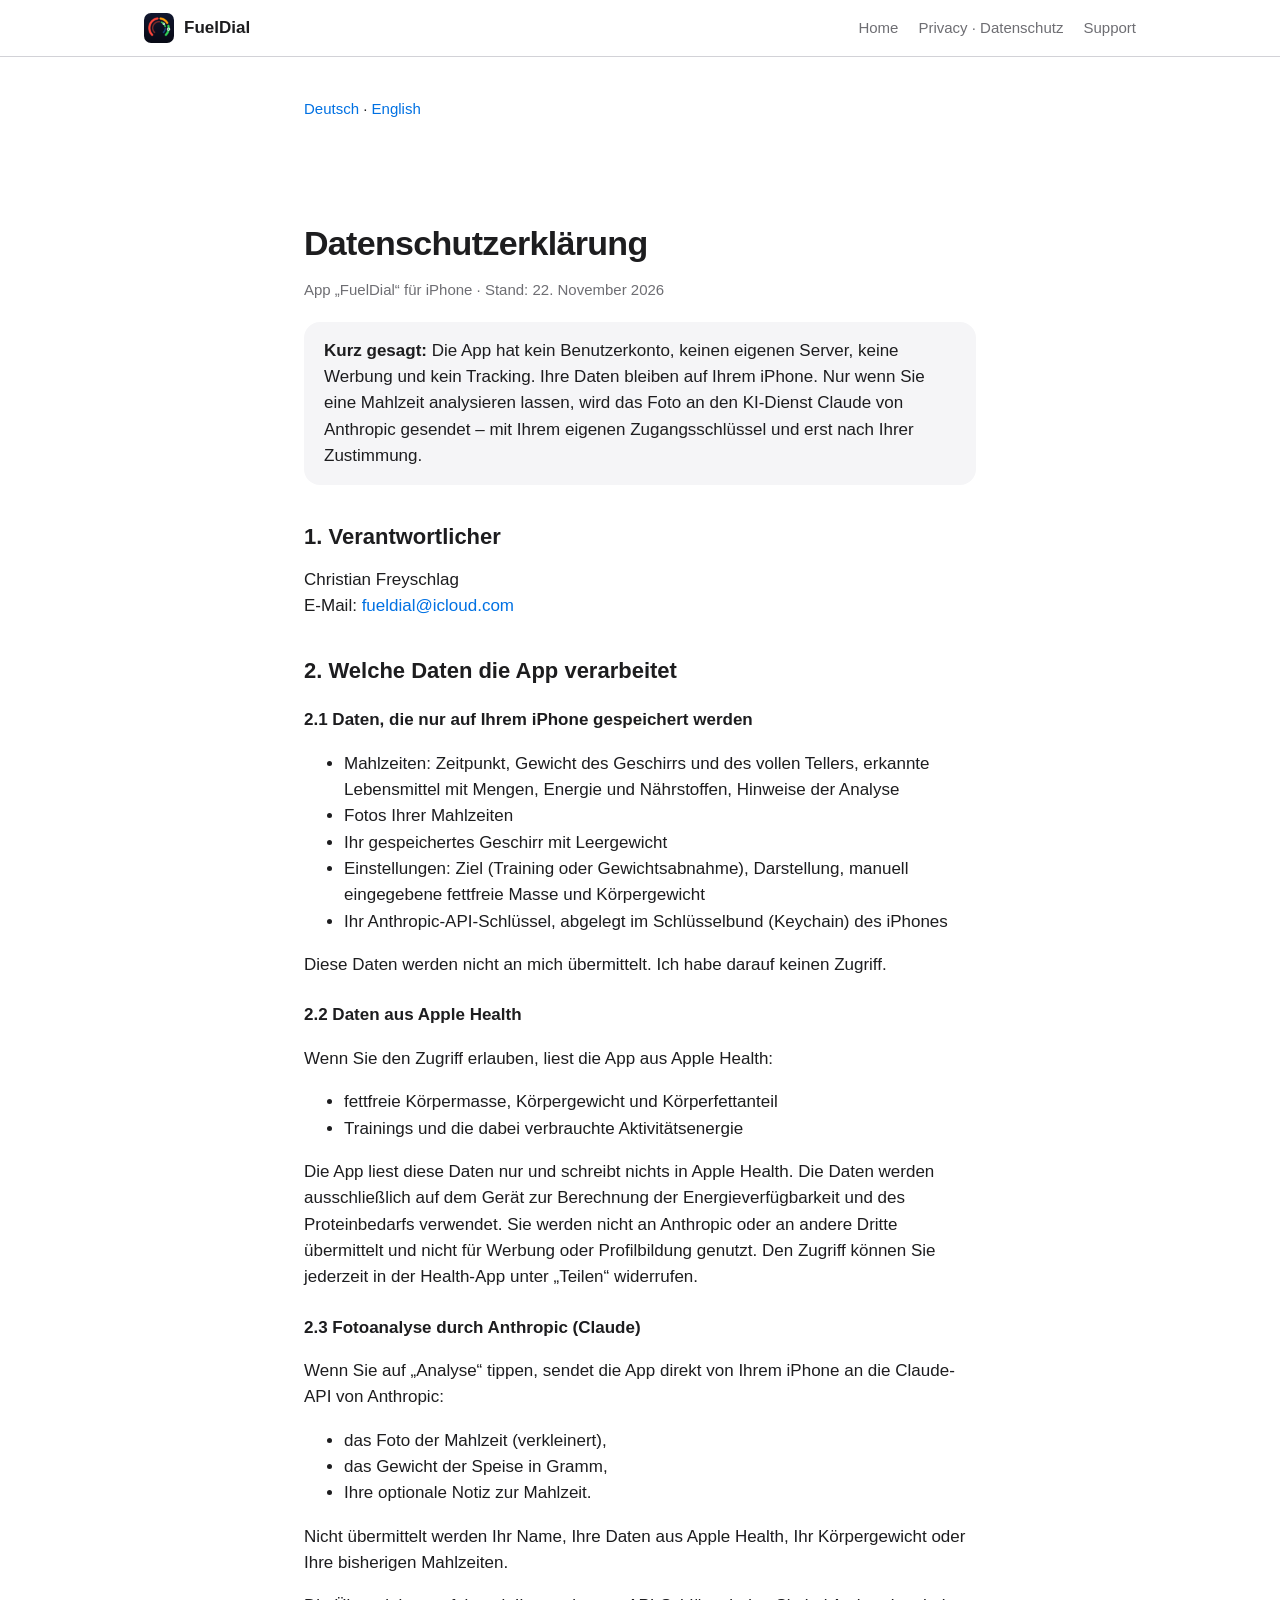
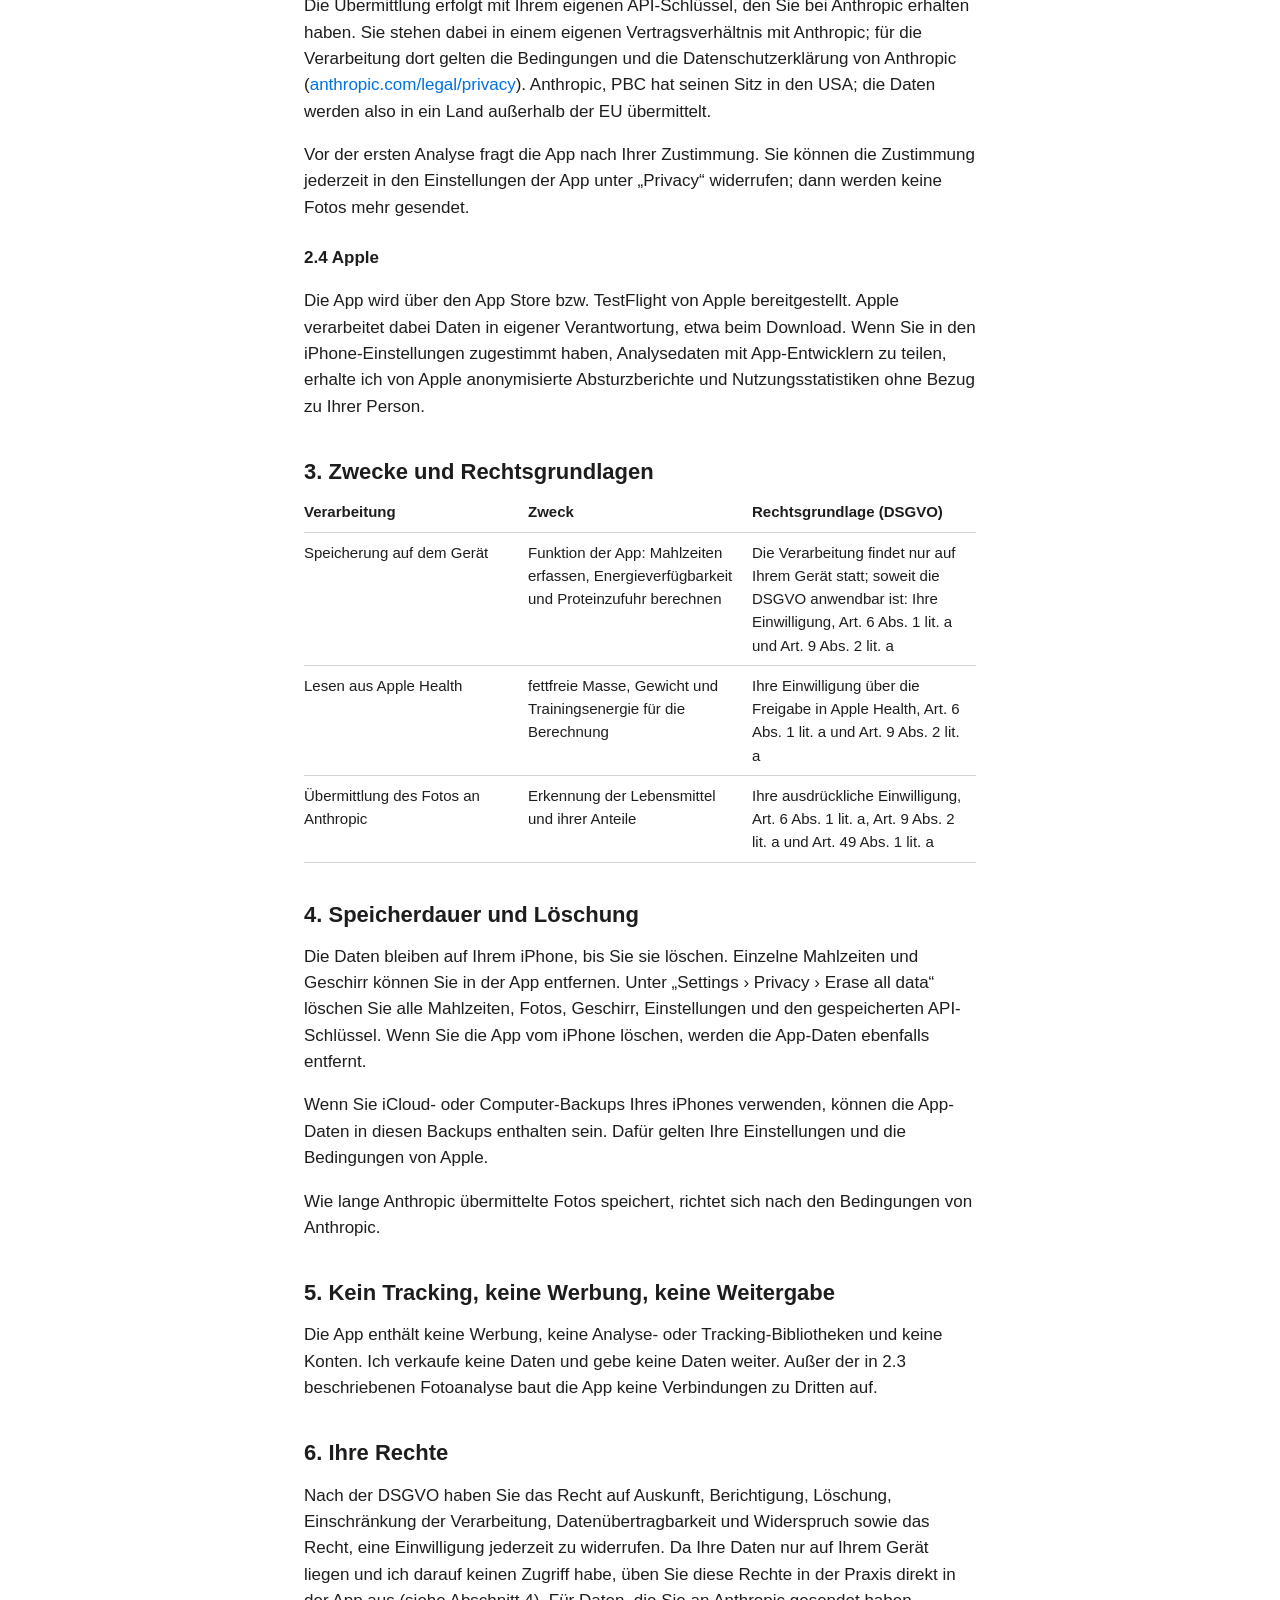
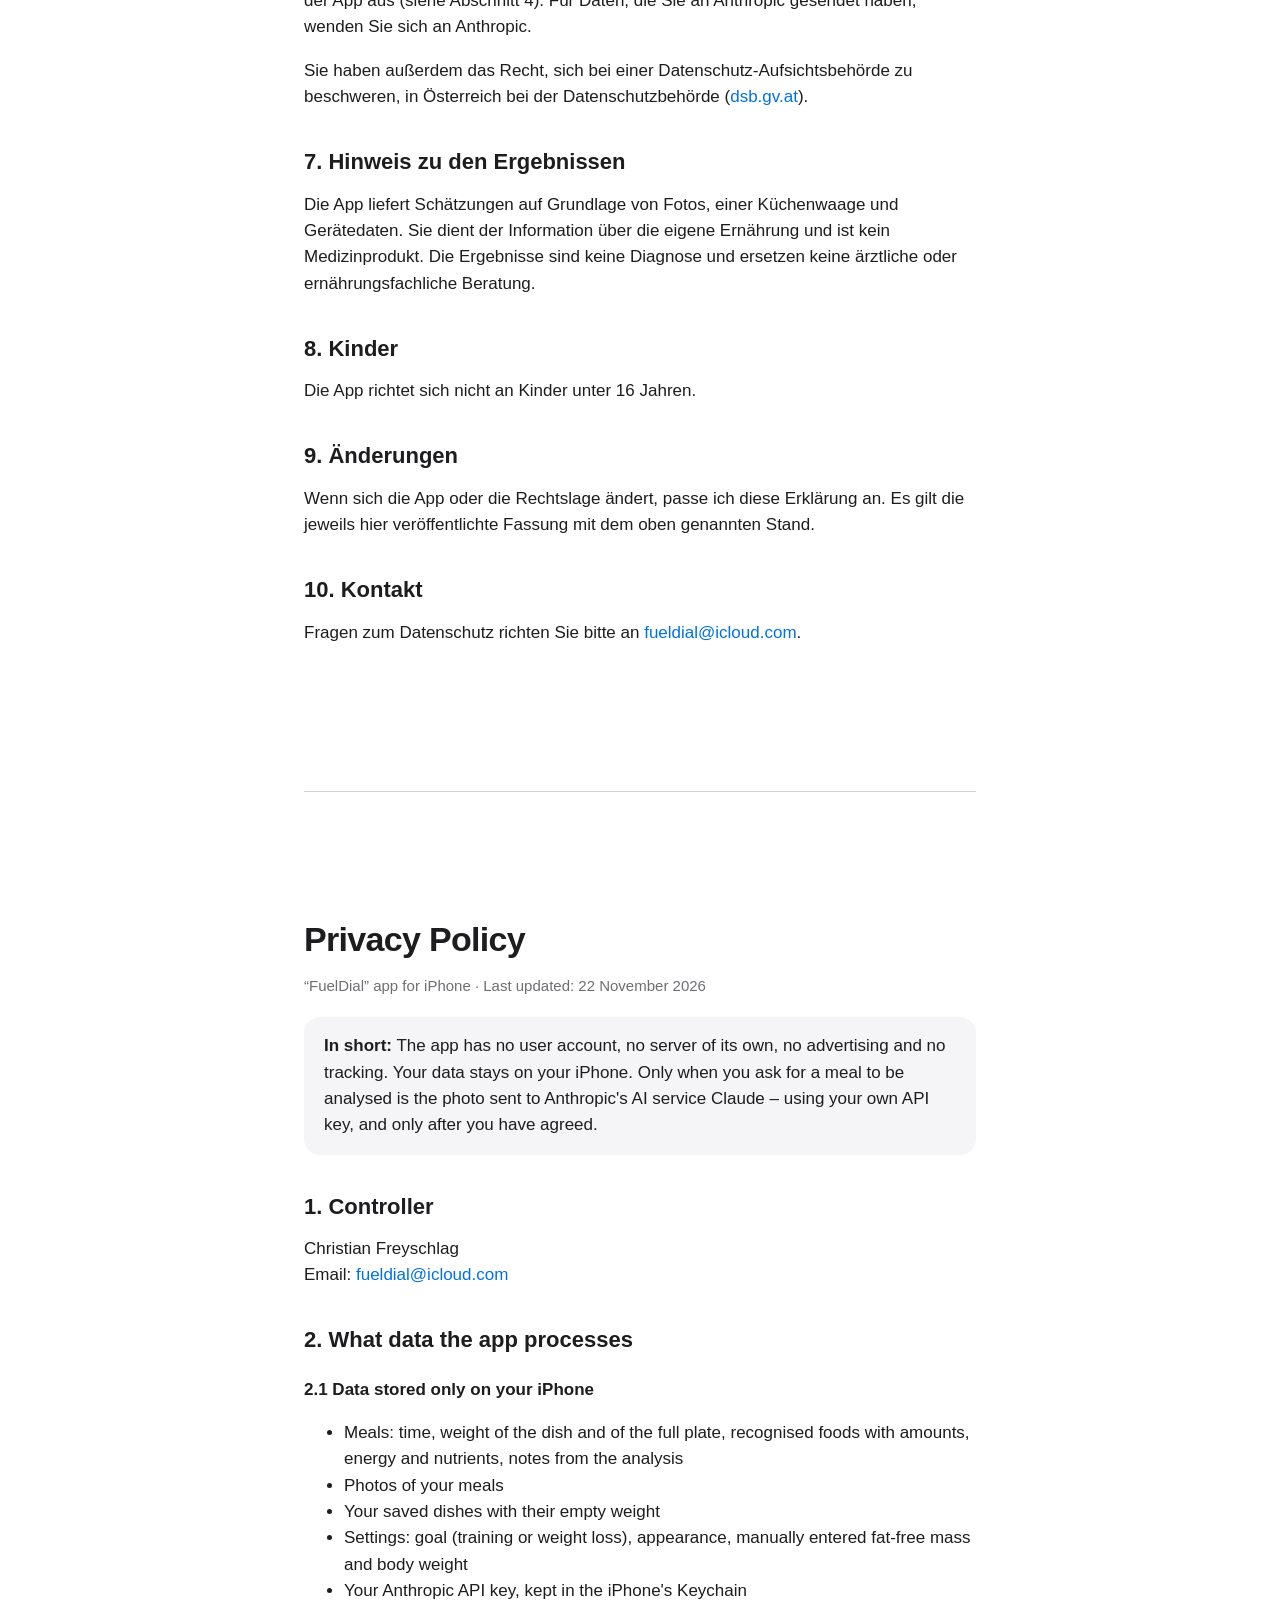
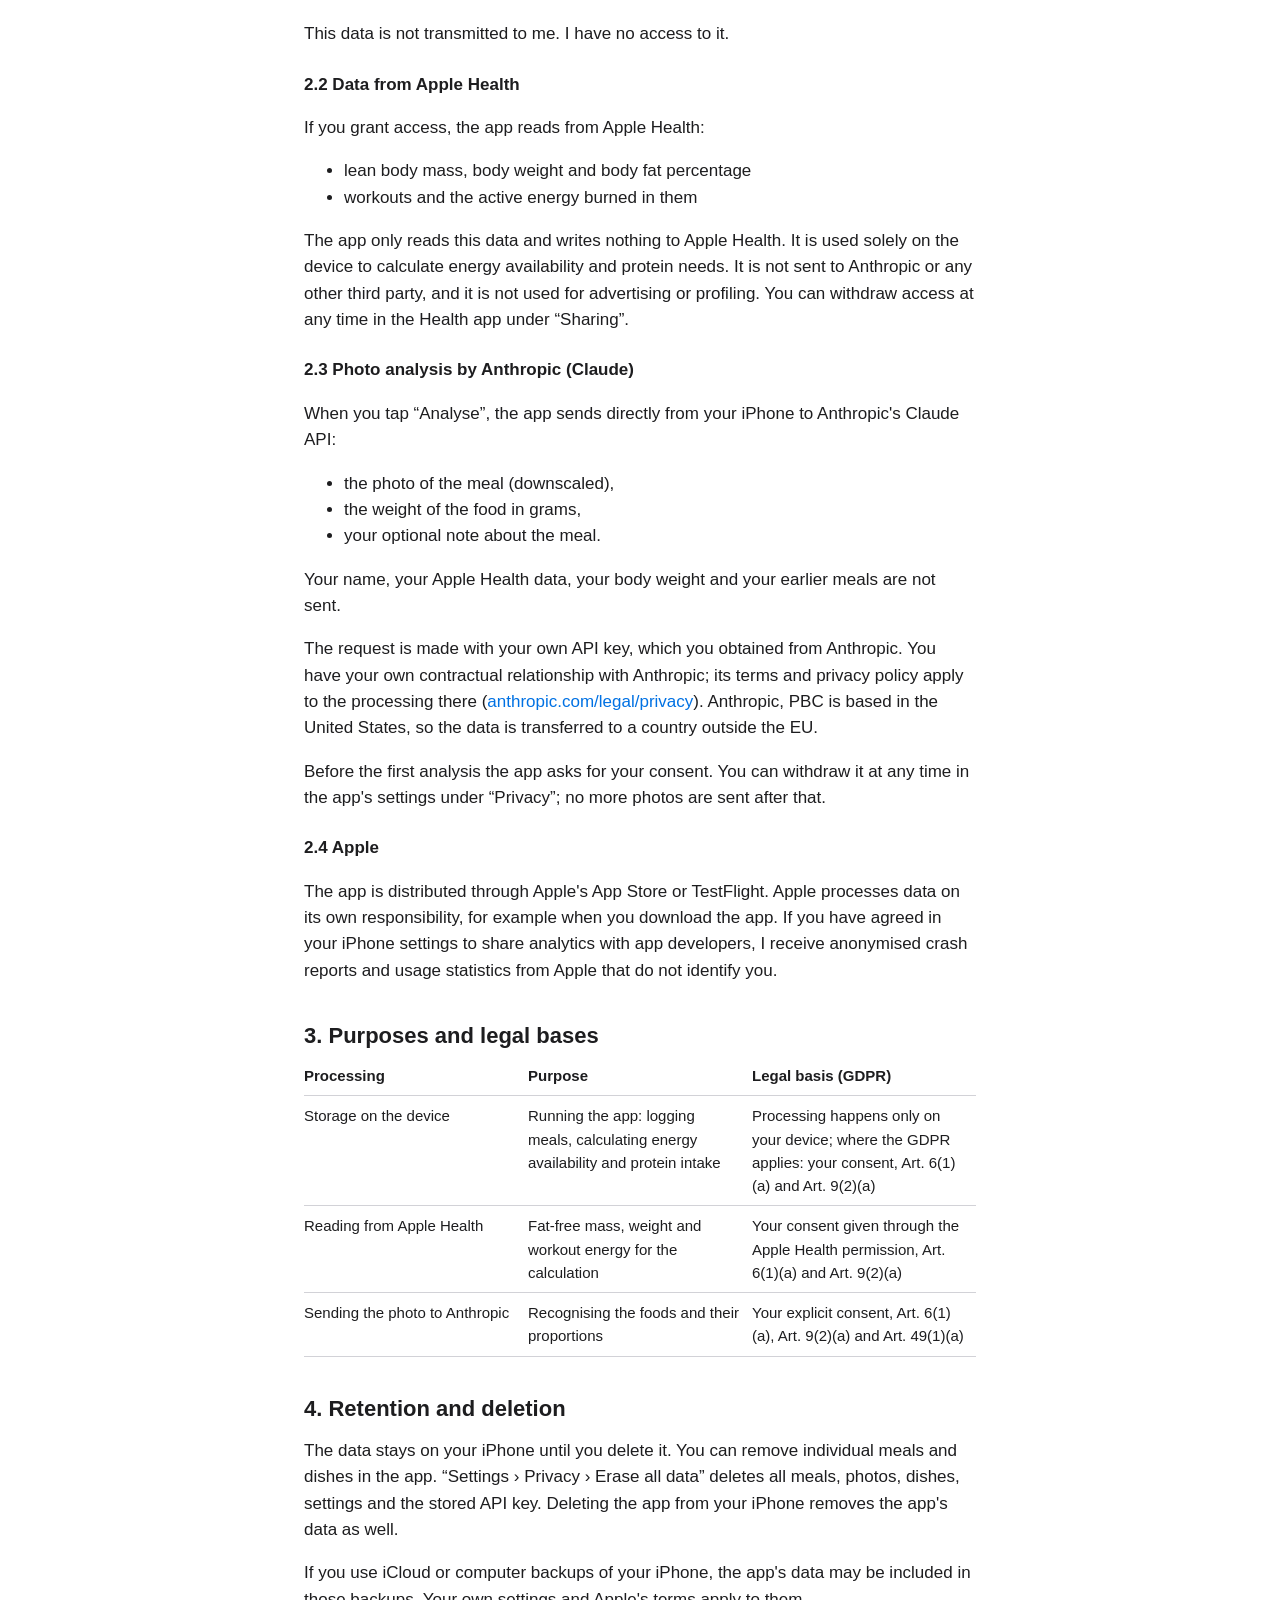
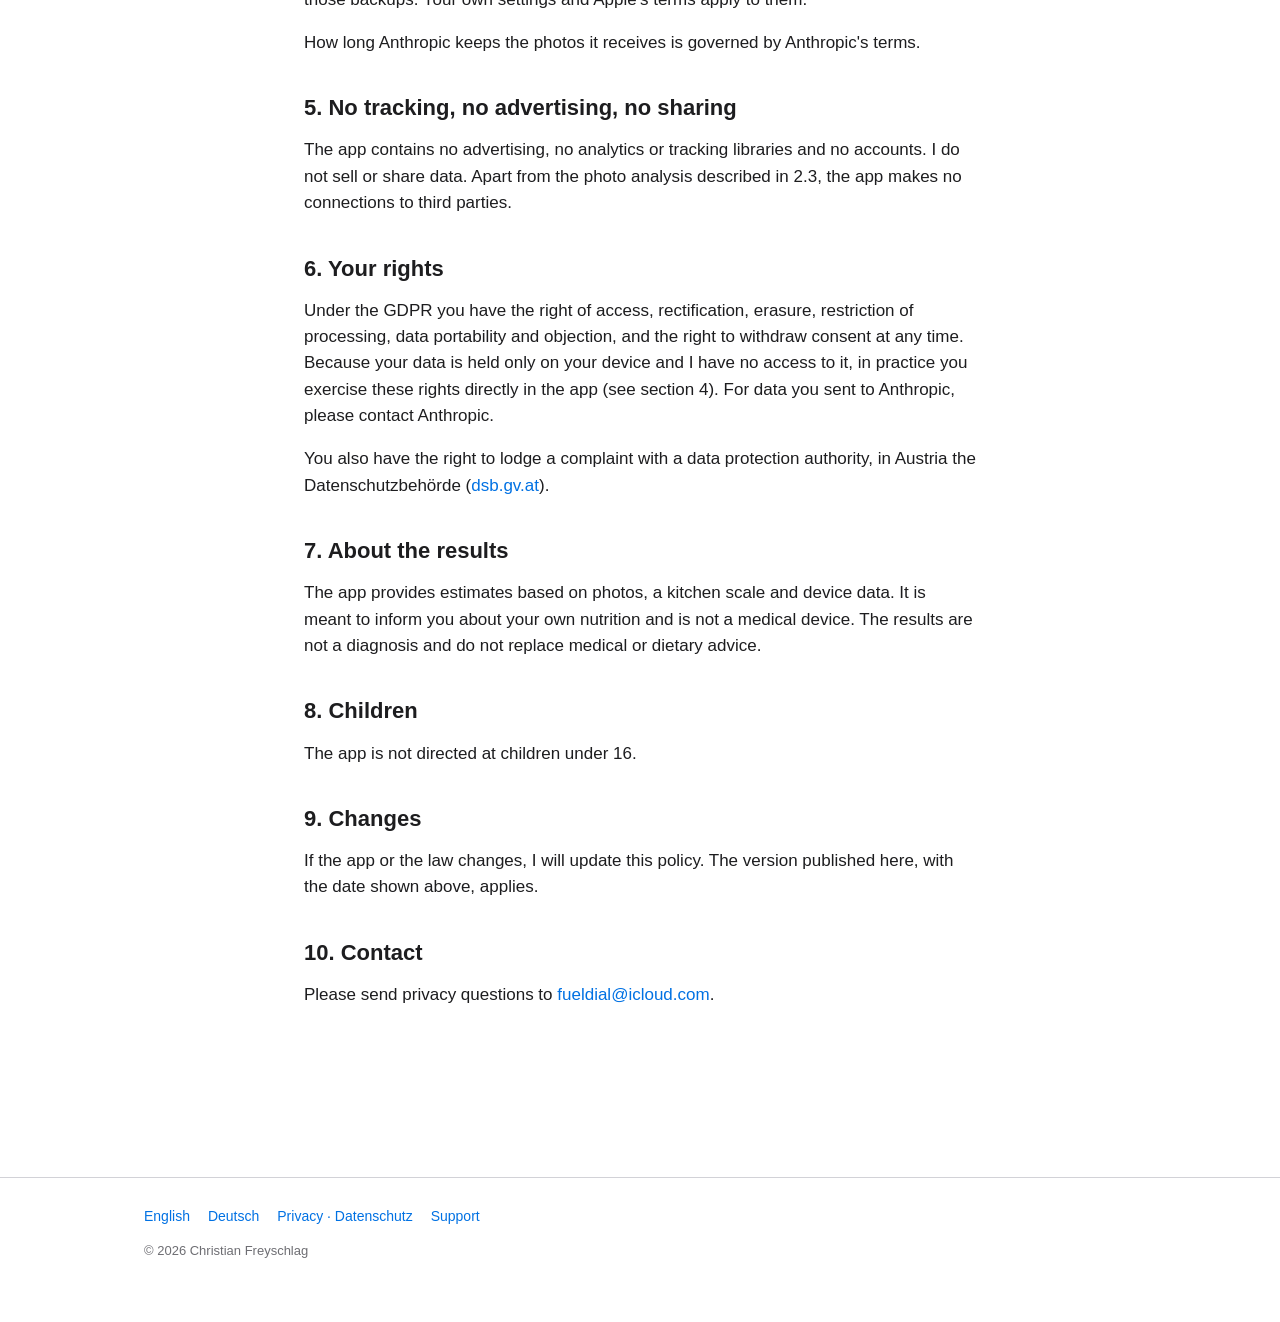
==== privacy.html @ 3b0d45ff "Add files via upload" ====
<!doctype html>
<html lang="de">
<head>
<meta charset="utf-8">
<meta name="viewport" content="width=device-width, initial-scale=1">
<title>Datenschutzerklärung · Privacy Policy – FuelDial</title>
<link rel="icon" href="icon.png">
<link rel="stylesheet" href="style.css">
</head>
<body>
<header class="nav">
  <div class="wrap">
    <a class="brand" href="index.html"><img src="icon.png" alt=""> FuelDial</a>
    <nav>
      <a href="index.html">Home</a>
      <a href="privacy.html">Privacy · Datenschutz</a>
      <a href="support.html">Support</a>
    </nav>
  </div>
</header>
<main class="text">

<p class="lang"><a href="#de">Deutsch</a> · <a href="#en">English</a></p>

<section id="de" lang="de">
<h1>Datenschutzerklärung</h1>
<p class="meta">App „FuelDial“ für iPhone · Stand: 22. November 2026</p>

<div class="box">
<strong>Kurz gesagt:</strong> Die App hat kein Benutzerkonto, keinen eigenen Server, keine Werbung und kein Tracking.
Ihre Daten bleiben auf Ihrem iPhone. Nur wenn Sie eine Mahlzeit analysieren lassen, wird das Foto an den
KI-Dienst Claude von Anthropic gesendet – mit Ihrem eigenen Zugangsschlüssel und erst nach Ihrer Zustimmung.
</div>

<h2>1. Verantwortlicher</h2>
<p>
Christian Freyschlag<br>
E-Mail: <a href="mailto:fueldial@icloud.com">fueldial@icloud.com</a>
</p>

<h2>2. Welche Daten die App verarbeitet</h2>

<h3>2.1 Daten, die nur auf Ihrem iPhone gespeichert werden</h3>
<ul>
<li>Mahlzeiten: Zeitpunkt, Gewicht des Geschirrs und des vollen Tellers, erkannte Lebensmittel mit Mengen, Energie und Nährstoffen, Hinweise der Analyse</li>
<li>Fotos Ihrer Mahlzeiten</li>
<li>Ihr gespeichertes Geschirr mit Leergewicht</li>
<li>Einstellungen: Ziel (Training oder Gewichtsabnahme), Darstellung, manuell eingegebene fettfreie Masse und Körpergewicht</li>
<li>Ihr Anthropic-API-Schlüssel, abgelegt im Schlüsselbund (Keychain) des iPhones</li>
</ul>
<p>Diese Daten werden nicht an mich übermittelt. Ich habe darauf keinen Zugriff.</p>

<h3>2.2 Daten aus Apple Health</h3>
<p>Wenn Sie den Zugriff erlauben, liest die App aus Apple Health:</p>
<ul>
<li>fettfreie Körpermasse, Körpergewicht und Körperfettanteil</li>
<li>Trainings und die dabei verbrauchte Aktivitätsenergie</li>
</ul>
<p>
Die App liest diese Daten nur und schreibt nichts in Apple Health. Die Daten werden ausschließlich auf dem Gerät
zur Berechnung der Energieverfügbarkeit und des Proteinbedarfs verwendet. Sie werden nicht an Anthropic oder an
andere Dritte übermittelt und nicht für Werbung oder Profilbildung genutzt. Den Zugriff können Sie jederzeit in
der Health-App unter „Teilen“ widerrufen.
</p>

<h3>2.3 Fotoanalyse durch Anthropic (Claude)</h3>
<p>Wenn Sie auf „Analyse“ tippen, sendet die App direkt von Ihrem iPhone an die Claude-API von Anthropic:</p>
<ul>
<li>das Foto der Mahlzeit (verkleinert),</li>
<li>das Gewicht der Speise in Gramm,</li>
<li>Ihre optionale Notiz zur Mahlzeit.</li>
</ul>
<p>
Nicht übermittelt werden Ihr Name, Ihre Daten aus Apple Health, Ihr Körpergewicht oder Ihre bisherigen Mahlzeiten.
</p>
<p>
Die Übermittlung erfolgt mit Ihrem eigenen API-Schlüssel, den Sie bei Anthropic erhalten haben. Sie stehen dabei
in einem eigenen Vertragsverhältnis mit Anthropic; für die Verarbeitung dort gelten die Bedingungen und die
Datenschutzerklärung von Anthropic (<a href="https://www.anthropic.com/legal/privacy">anthropic.com/legal/privacy</a>).
Anthropic, PBC hat seinen Sitz in den USA; die Daten werden also in ein Land außerhalb der EU übermittelt.
</p>
<p>
Vor der ersten Analyse fragt die App nach Ihrer Zustimmung. Sie können die Zustimmung jederzeit in den
Einstellungen der App unter „Privacy“ widerrufen; dann werden keine Fotos mehr gesendet.
</p>

<h3>2.4 Apple</h3>
<p>
Die App wird über den App Store bzw. TestFlight von Apple bereitgestellt. Apple verarbeitet dabei Daten in eigener
Verantwortung, etwa beim Download. Wenn Sie in den iPhone-Einstellungen zugestimmt haben, Analysedaten mit
App-Entwicklern zu teilen, erhalte ich von Apple anonymisierte Absturzberichte und Nutzungsstatistiken ohne
Bezug zu Ihrer Person.
</p>

<h2>3. Zwecke und Rechtsgrundlagen</h2>
<table>
<tr><th>Verarbeitung</th><th>Zweck</th><th>Rechtsgrundlage (DSGVO)</th></tr>
<tr><td>Speicherung auf dem Gerät</td><td>Funktion der App: Mahlzeiten erfassen, Energieverfügbarkeit und Proteinzufuhr berechnen</td><td>Die Verarbeitung findet nur auf Ihrem Gerät statt; soweit die DSGVO anwendbar ist: Ihre Einwilligung, Art. 6 Abs. 1 lit. a und Art. 9 Abs. 2 lit. a</td></tr>
<tr><td>Lesen aus Apple Health</td><td>fettfreie Masse, Gewicht und Trainingsenergie für die Berechnung</td><td>Ihre Einwilligung über die Freigabe in Apple Health, Art. 6 Abs. 1 lit. a und Art. 9 Abs. 2 lit. a</td></tr>
<tr><td>Übermittlung des Fotos an Anthropic</td><td>Erkennung der Lebensmittel und ihrer Anteile</td><td>Ihre ausdrückliche Einwilligung, Art. 6 Abs. 1 lit. a, Art. 9 Abs. 2 lit. a und Art. 49 Abs. 1 lit. a</td></tr>
</table>

<h2>4. Speicherdauer und Löschung</h2>
<p>
Die Daten bleiben auf Ihrem iPhone, bis Sie sie löschen. Einzelne Mahlzeiten und Geschirr können Sie in der App
entfernen. Unter „Settings › Privacy › Erase all data“ löschen Sie alle Mahlzeiten, Fotos, Geschirr,
Einstellungen und den gespeicherten API-Schlüssel. Wenn Sie die App vom iPhone löschen, werden die App-Daten
ebenfalls entfernt.
</p>
<p>
Wenn Sie iCloud- oder Computer-Backups Ihres iPhones verwenden, können die App-Daten in diesen Backups enthalten
sein. Dafür gelten Ihre Einstellungen und die Bedingungen von Apple.
</p>
<p>Wie lange Anthropic übermittelte Fotos speichert, richtet sich nach den Bedingungen von Anthropic.</p>

<h2>5. Kein Tracking, keine Werbung, keine Weitergabe</h2>
<p>
Die App enthält keine Werbung, keine Analyse- oder Tracking-Bibliotheken und keine Konten. Ich verkaufe keine
Daten und gebe keine Daten weiter. Außer der in 2.3 beschriebenen Fotoanalyse baut die App keine Verbindungen zu
Dritten auf.
</p>

<h2>6. Ihre Rechte</h2>
<p>
Nach der DSGVO haben Sie das Recht auf Auskunft, Berichtigung, Löschung, Einschränkung der Verarbeitung,
Datenübertragbarkeit und Widerspruch sowie das Recht, eine Einwilligung jederzeit zu widerrufen. Da Ihre Daten
nur auf Ihrem Gerät liegen und ich darauf keinen Zugriff habe, üben Sie diese Rechte in der Praxis direkt in der
App aus (siehe Abschnitt 4). Für Daten, die Sie an Anthropic gesendet haben, wenden Sie sich an Anthropic.
</p>
<p>
Sie haben außerdem das Recht, sich bei einer Datenschutz-Aufsichtsbehörde zu beschweren, in Österreich bei der
Datenschutzbehörde (<a href="https://www.dsb.gv.at">dsb.gv.at</a>).
</p>

<h2>7. Hinweis zu den Ergebnissen</h2>
<p>
Die App liefert Schätzungen auf Grundlage von Fotos, einer Küchenwaage und Gerätedaten. Sie dient der Information
über die eigene Ernährung und ist kein Medizinprodukt. Die Ergebnisse sind keine Diagnose und ersetzen keine
ärztliche oder ernährungsfachliche Beratung.
</p>

<h2>8. Kinder</h2>
<p>Die App richtet sich nicht an Kinder unter 16 Jahren.</p>

<h2>9. Änderungen</h2>
<p>
Wenn sich die App oder die Rechtslage ändert, passe ich diese Erklärung an. Es gilt die jeweils hier
veröffentlichte Fassung mit dem oben genannten Stand.
</p>

<h2>10. Kontakt</h2>
<p>Fragen zum Datenschutz richten Sie bitte an <a href="mailto:fueldial@icloud.com">fueldial@icloud.com</a>.</p>
</section>

<hr>

<section id="en" lang="en">
<h1>Privacy Policy</h1>
<p class="meta">“FuelDial” app for iPhone · Last updated: 22 November 2026</p>

<div class="box">
<strong>In short:</strong> The app has no user account, no server of its own, no advertising and no tracking.
Your data stays on your iPhone. Only when you ask for a meal to be analysed is the photo sent to Anthropic's
AI service Claude – using your own API key, and only after you have agreed.
</div>

<h2>1. Controller</h2>
<p>
Christian Freyschlag<br>
Email: <a href="mailto:fueldial@icloud.com">fueldial@icloud.com</a>
</p>

<h2>2. What data the app processes</h2>

<h3>2.1 Data stored only on your iPhone</h3>
<ul>
<li>Meals: time, weight of the dish and of the full plate, recognised foods with amounts, energy and nutrients, notes from the analysis</li>
<li>Photos of your meals</li>
<li>Your saved dishes with their empty weight</li>
<li>Settings: goal (training or weight loss), appearance, manually entered fat-free mass and body weight</li>
<li>Your Anthropic API key, kept in the iPhone's Keychain</li>
</ul>
<p>This data is not transmitted to me. I have no access to it.</p>

<h3>2.2 Data from Apple Health</h3>
<p>If you grant access, the app reads from Apple Health:</p>
<ul>
<li>lean body mass, body weight and body fat percentage</li>
<li>workouts and the active energy burned in them</li>
</ul>
<p>
The app only reads this data and writes nothing to Apple Health. It is used solely on the device to calculate
energy availability and protein needs. It is not sent to Anthropic or any other third party, and it is not used
for advertising or profiling. You can withdraw access at any time in the Health app under “Sharing”.
</p>

<h3>2.3 Photo analysis by Anthropic (Claude)</h3>
<p>When you tap “Analyse”, the app sends directly from your iPhone to Anthropic's Claude API:</p>
<ul>
<li>the photo of the meal (downscaled),</li>
<li>the weight of the food in grams,</li>
<li>your optional note about the meal.</li>
</ul>
<p>
Your name, your Apple Health data, your body weight and your earlier meals are not sent.
</p>
<p>
The request is made with your own API key, which you obtained from Anthropic. You have your own contractual
relationship with Anthropic; its terms and privacy policy apply to the processing there
(<a href="https://www.anthropic.com/legal/privacy">anthropic.com/legal/privacy</a>). Anthropic, PBC is based in
the United States, so the data is transferred to a country outside the EU.
</p>
<p>
Before the first analysis the app asks for your consent. You can withdraw it at any time in the app's settings
under “Privacy”; no more photos are sent after that.
</p>

<h3>2.4 Apple</h3>
<p>
The app is distributed through Apple's App Store or TestFlight. Apple processes data on its own responsibility,
for example when you download the app. If you have agreed in your iPhone settings to share analytics with app
developers, I receive anonymised crash reports and usage statistics from Apple that do not identify you.
</p>

<h2>3. Purposes and legal bases</h2>
<table>
<tr><th>Processing</th><th>Purpose</th><th>Legal basis (GDPR)</th></tr>
<tr><td>Storage on the device</td><td>Running the app: logging meals, calculating energy availability and protein intake</td><td>Processing happens only on your device; where the GDPR applies: your consent, Art. 6(1)(a) and Art. 9(2)(a)</td></tr>
<tr><td>Reading from Apple Health</td><td>Fat-free mass, weight and workout energy for the calculation</td><td>Your consent given through the Apple Health permission, Art. 6(1)(a) and Art. 9(2)(a)</td></tr>
<tr><td>Sending the photo to Anthropic</td><td>Recognising the foods and their proportions</td><td>Your explicit consent, Art. 6(1)(a), Art. 9(2)(a) and Art. 49(1)(a)</td></tr>
</table>

<h2>4. Retention and deletion</h2>
<p>
The data stays on your iPhone until you delete it. You can remove individual meals and dishes in the app.
“Settings › Privacy › Erase all data” deletes all meals, photos, dishes, settings and the stored API key.
Deleting the app from your iPhone removes the app's data as well.
</p>
<p>
If you use iCloud or computer backups of your iPhone, the app's data may be included in those backups. Your own
settings and Apple's terms apply to them.
</p>
<p>How long Anthropic keeps the photos it receives is governed by Anthropic's terms.</p>

<h2>5. No tracking, no advertising, no sharing</h2>
<p>
The app contains no advertising, no analytics or tracking libraries and no accounts. I do not sell or share data.
Apart from the photo analysis described in 2.3, the app makes no connections to third parties.
</p>

<h2>6. Your rights</h2>
<p>
Under the GDPR you have the right of access, rectification, erasure, restriction of processing, data portability
and objection, and the right to withdraw consent at any time. Because your data is held only on your device and I
have no access to it, in practice you exercise these rights directly in the app (see section 4). For data you
sent to Anthropic, please contact Anthropic.
</p>
<p>
You also have the right to lodge a complaint with a data protection authority, in Austria the
Datenschutzbehörde (<a href="https://www.dsb.gv.at">dsb.gv.at</a>).
</p>

<h2>7. About the results</h2>
<p>
The app provides estimates based on photos, a kitchen scale and device data. It is meant to inform you about your
own nutrition and is not a medical device. The results are not a diagnosis and do not replace medical or dietary
advice.
</p>

<h2>8. Children</h2>
<p>The app is not directed at children under 16.</p>

<h2>9. Changes</h2>
<p>
If the app or the law changes, I will update this policy. The version published here, with the date shown above,
applies.
</p>

<h2>10. Contact</h2>
<p>Please send privacy questions to <a href="mailto:fueldial@icloud.com">fueldial@icloud.com</a>.</p>
</section>

</main>
<footer>
  <div class="wrap">
    <div class="links">
      <a href="index.html">English</a>
      <a href="index-de.html" lang="de">Deutsch</a>
      <a href="privacy.html">Privacy · Datenschutz</a>
      <a href="support.html">Support</a>
    </div>
    <p>© 2026 Christian Freyschlag</p>
  </div>
</footer>
</body>
</html>
---- style.css ----
:root {
  --bg: #ffffff; --bg-alt: #f5f5f7; --card: #ffffff; --text: #1d1d1f; --muted: #6e6e73;
  --line: #d2d2d7; --accent: #0071e3; --accent-text: #ffffff;
  --red: #ff3b30; --orange: #ff9500; --green: #34c759; --blue: #007aff; --pink: #ff2d55;
  --shadow: 0 12px 40px rgba(0, 0, 0, 0.10);
}
@media (prefers-color-scheme: dark) {
  :root {
    --bg: #000000; --bg-alt: #0b0b0d; --card: #1c1c1e; --text: #f5f5f7; --muted: #a1a1a6;
    --line: #38383a; --accent: #2997ff; --accent-text: #000000;
    --red: #ff453a; --orange: #ff9f0a; --green: #30d158; --blue: #0a84ff; --pink: #ff375f;
    --shadow: 0 0 0 1px rgba(255, 255, 255, 0.08);
  }
}
* { box-sizing: border-box; }
html { scroll-behavior: smooth; }
body {
  margin: 0; background: var(--bg); color: var(--text);
  font: 17px/1.55 -apple-system, BlinkMacSystemFont, "SF Pro Text", "Segoe UI", Roboto, Helvetica, Arial, sans-serif;
  -webkit-font-smoothing: antialiased;
}
a { color: var(--accent); text-decoration: none; }
a:hover { text-decoration: underline; }
.wrap { max-width: 1040px; margin: 0 auto; padding: 0 24px; }

/* Navigation */
.nav { position: sticky; top: 0; z-index: 10; background: color-mix(in srgb, var(--bg) 80%, transparent);
  backdrop-filter: saturate(180%) blur(20px); -webkit-backdrop-filter: saturate(180%) blur(20px);
  border-bottom: 1px solid var(--line); }
.nav .wrap { display: flex; align-items: center; gap: 20px; height: 56px; }
.brand { display: flex; align-items: center; gap: 10px; font-weight: 600; color: var(--text); }
.brand img { width: 30px; height: 30px; border-radius: 7px; }
.nav nav { margin-left: auto; display: flex; gap: 20px; font-size: 15px; }
.nav nav a { color: var(--muted); }
.nav nav a:hover { color: var(--text); text-decoration: none; }

/* Hero */
.hero { padding: 72px 0 64px; }
.hero .wrap { display: grid; grid-template-columns: 1.1fr 0.9fr; gap: 48px; align-items: center; }
.eyebrow { color: var(--orange); font-weight: 600; font-size: 15px; letter-spacing: 0.02em; margin: 0 0 12px; }
h1 { font-size: clamp(36px, 5.2vw, 58px); line-height: 1.06; letter-spacing: -0.02em; margin: 0 0 20px; }
.lead { font-size: 21px; line-height: 1.45; color: var(--muted); margin: 0 0 28px; max-width: 30em; }
.pill { display: inline-block; padding: 12px 22px; border-radius: 999px; background: var(--accent);
  color: var(--accent-text); font-weight: 600; }
.pill.soon { background: var(--bg-alt); color: var(--text); border: 1px solid var(--line); }
.note { color: var(--muted); font-size: 14px; margin-top: 14px; }

/* Dial illustration */
.phone { background: var(--card); border-radius: 36px; padding: 22px 22px 18px; box-shadow: var(--shadow);
  max-width: 380px; margin: 0 auto; width: 100%; }
.dial { display: block; width: 100%; height: auto; }
.dial text { font-family: ui-rounded, "SF Pro Rounded", -apple-system, BlinkMacSystemFont, "Segoe UI", sans-serif; }
.chips { display: grid; grid-template-columns: repeat(3, 1fr); gap: 8px; margin-top: 4px; }
.chip { border-radius: 12px; padding: 8px 4px; text-align: center; font-size: 12px; line-height: 1.3; color: var(--muted); }
.chip strong { display: block; font-size: 12px; }
.missing { display: grid; grid-template-columns: 1fr 1fr; gap: 12px; margin-top: 14px; padding-top: 14px;
  border-top: 1px solid var(--line); }
.missing small { display: block; color: var(--muted); font-size: 12px; font-weight: 600; }
.missing b { font-size: 28px; font-family: ui-rounded, "SF Pro Rounded", -apple-system, sans-serif; }
.missing span { color: var(--muted); font-size: 14px; }
.caption { text-align: center; color: var(--muted); font-size: 13px; margin-top: 14px; }

/* Sections */
section { padding: 72px 0; }
section.alt { background: var(--bg-alt); }
h2 { font-size: clamp(28px, 3.6vw, 40px); line-height: 1.1; letter-spacing: -0.015em; margin: 0 0 12px; }
.sub { color: var(--muted); font-size: 19px; margin: 0 0 36px; max-width: 34em; }
.grid { display: grid; gap: 16px; }
.grid.three { grid-template-columns: repeat(3, 1fr); }
.grid.two { grid-template-columns: repeat(2, 1fr); }
.tile { background: var(--card); border-radius: 24px; padding: 24px; box-shadow: var(--shadow); }
section:not(.alt) .tile { background: var(--bg-alt); box-shadow: none; }
.tile h3 { margin: 0 0 6px; font-size: 19px; }
.tile p { margin: 0; color: var(--muted); }
.step { display: inline-flex; width: 34px; height: 34px; border-radius: 50%; align-items: center; justify-content: center;
  background: var(--accent); color: var(--accent-text); font-weight: 700; margin-bottom: 14px; }
.dot { display: inline-block; width: 10px; height: 10px; border-radius: 50%; margin-right: 8px; }
ul.plain { list-style: none; padding: 0; margin: 0; }
ul.plain li { padding: 10px 0; border-bottom: 1px solid var(--line); }
ul.plain li:last-child { border-bottom: 0; }
.disclaimer { background: var(--bg-alt); border-radius: 20px; padding: 20px 24px; color: var(--muted); font-size: 15px; }

/* Text pages */
main.text { max-width: 720px; margin: 0 auto; padding: 40px 24px 80px; }
main.text h1 { font-size: 34px; line-height: 1.15; margin: 0 0 8px; }
main.text h2 { font-size: 22px; margin: 40px 0 8px; letter-spacing: 0; }
main.text h3 { font-size: 17px; margin: 24px 0 4px; }
.meta { color: var(--muted); font-size: 15px; }
.lang { margin: 0 0 32px; font-size: 15px; }
.box { background: var(--bg-alt); border-radius: 16px; padding: 16px 20px; margin: 20px 0; }
hr { border: 0; border-top: 1px solid var(--line); margin: 56px 0; }
table { border-collapse: collapse; width: 100%; font-size: 15px; }
th, td { text-align: left; vertical-align: top; padding: 8px 10px 8px 0; border-bottom: 1px solid var(--line); }

/* Footer */
footer { border-top: 1px solid var(--line); padding: 28px 0 48px; color: var(--muted); font-size: 13px; }
footer .links { display: flex; flex-wrap: wrap; gap: 18px; margin-bottom: 12px; font-size: 14px; }

@media (max-width: 820px) {
  .hero { padding: 40px 0; }
  .hero .wrap { grid-template-columns: 1fr; gap: 36px; }
  .grid.three, .grid.two { grid-template-columns: 1fr; }
  section { padding: 52px 0; }
  .nav nav { gap: 14px; }
  .nav nav .hide-small { display: none; }
}

/* Long words and the table must not push text pages wider than a phone. */
main.text { overflow-wrap: break-word; hyphens: auto; }
main.text table { table-layout: fixed; }
main.text td, main.text th { overflow-wrap: anywhere; }
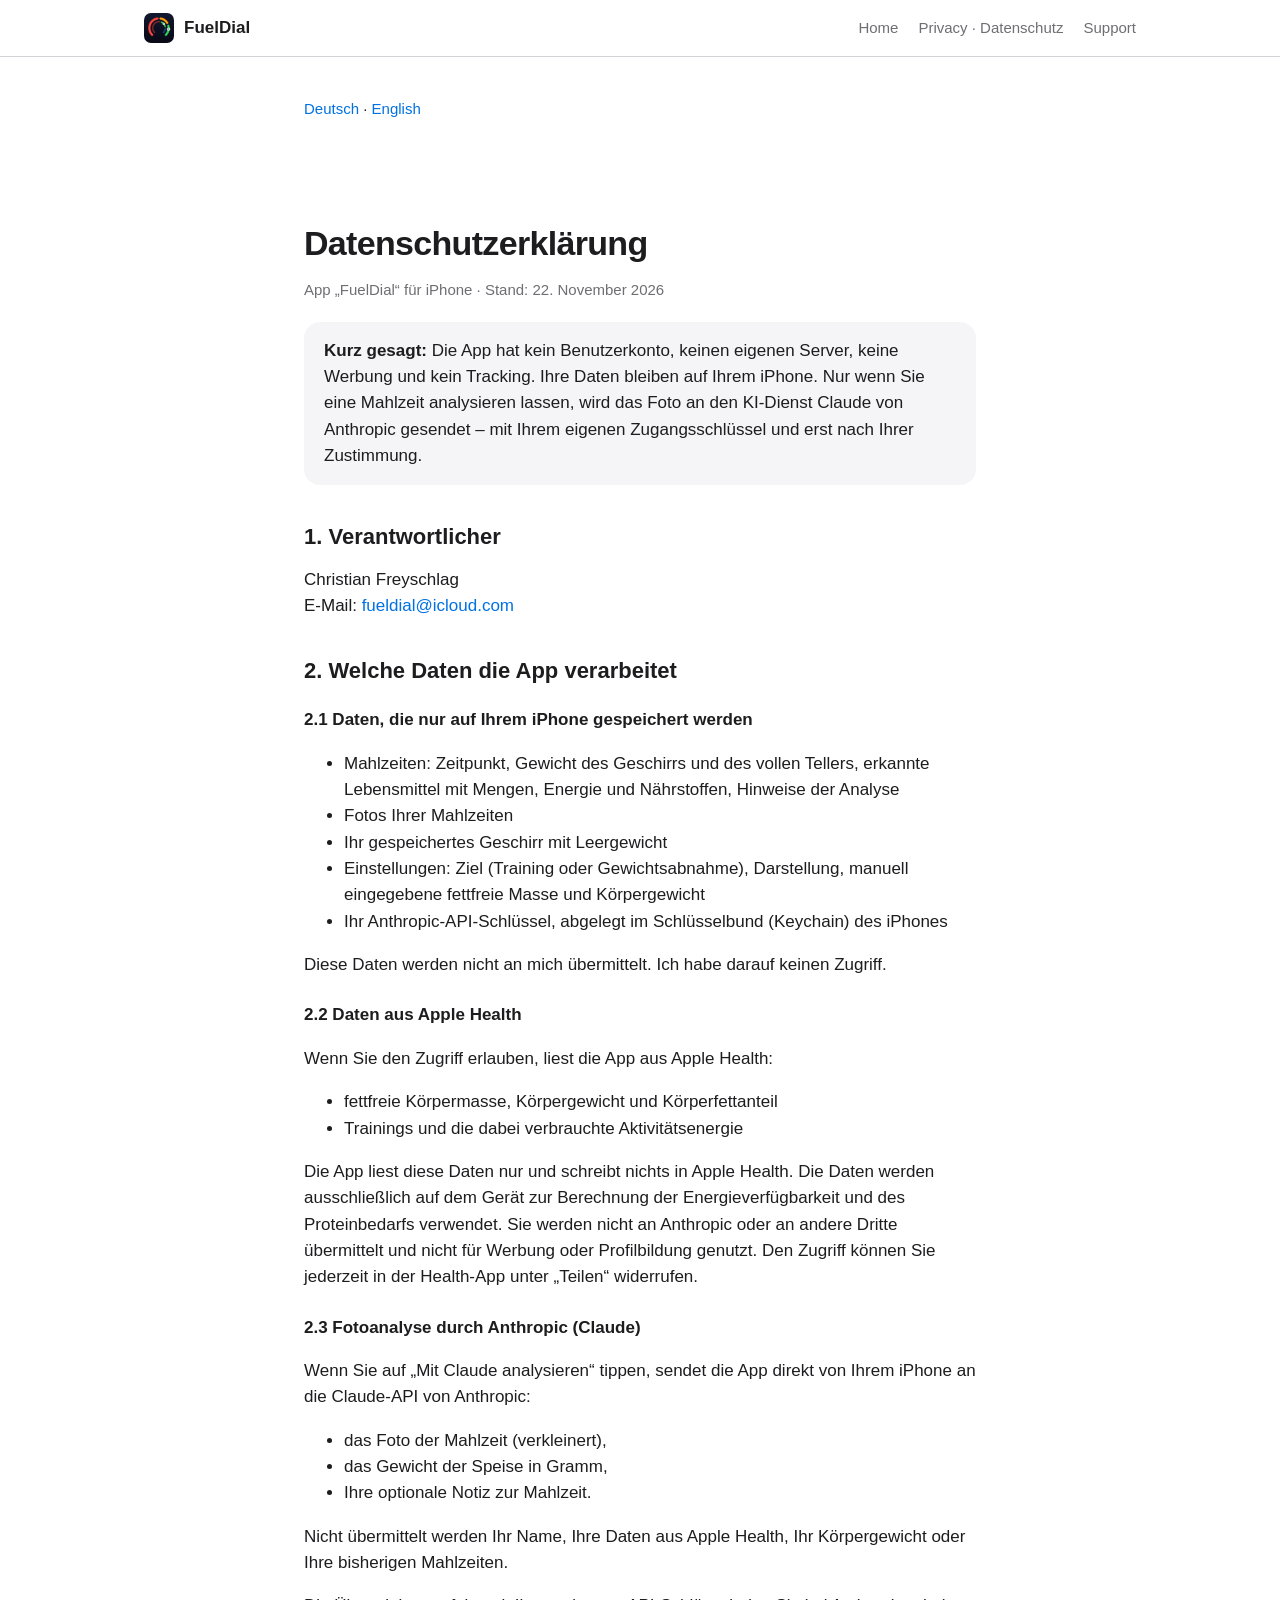
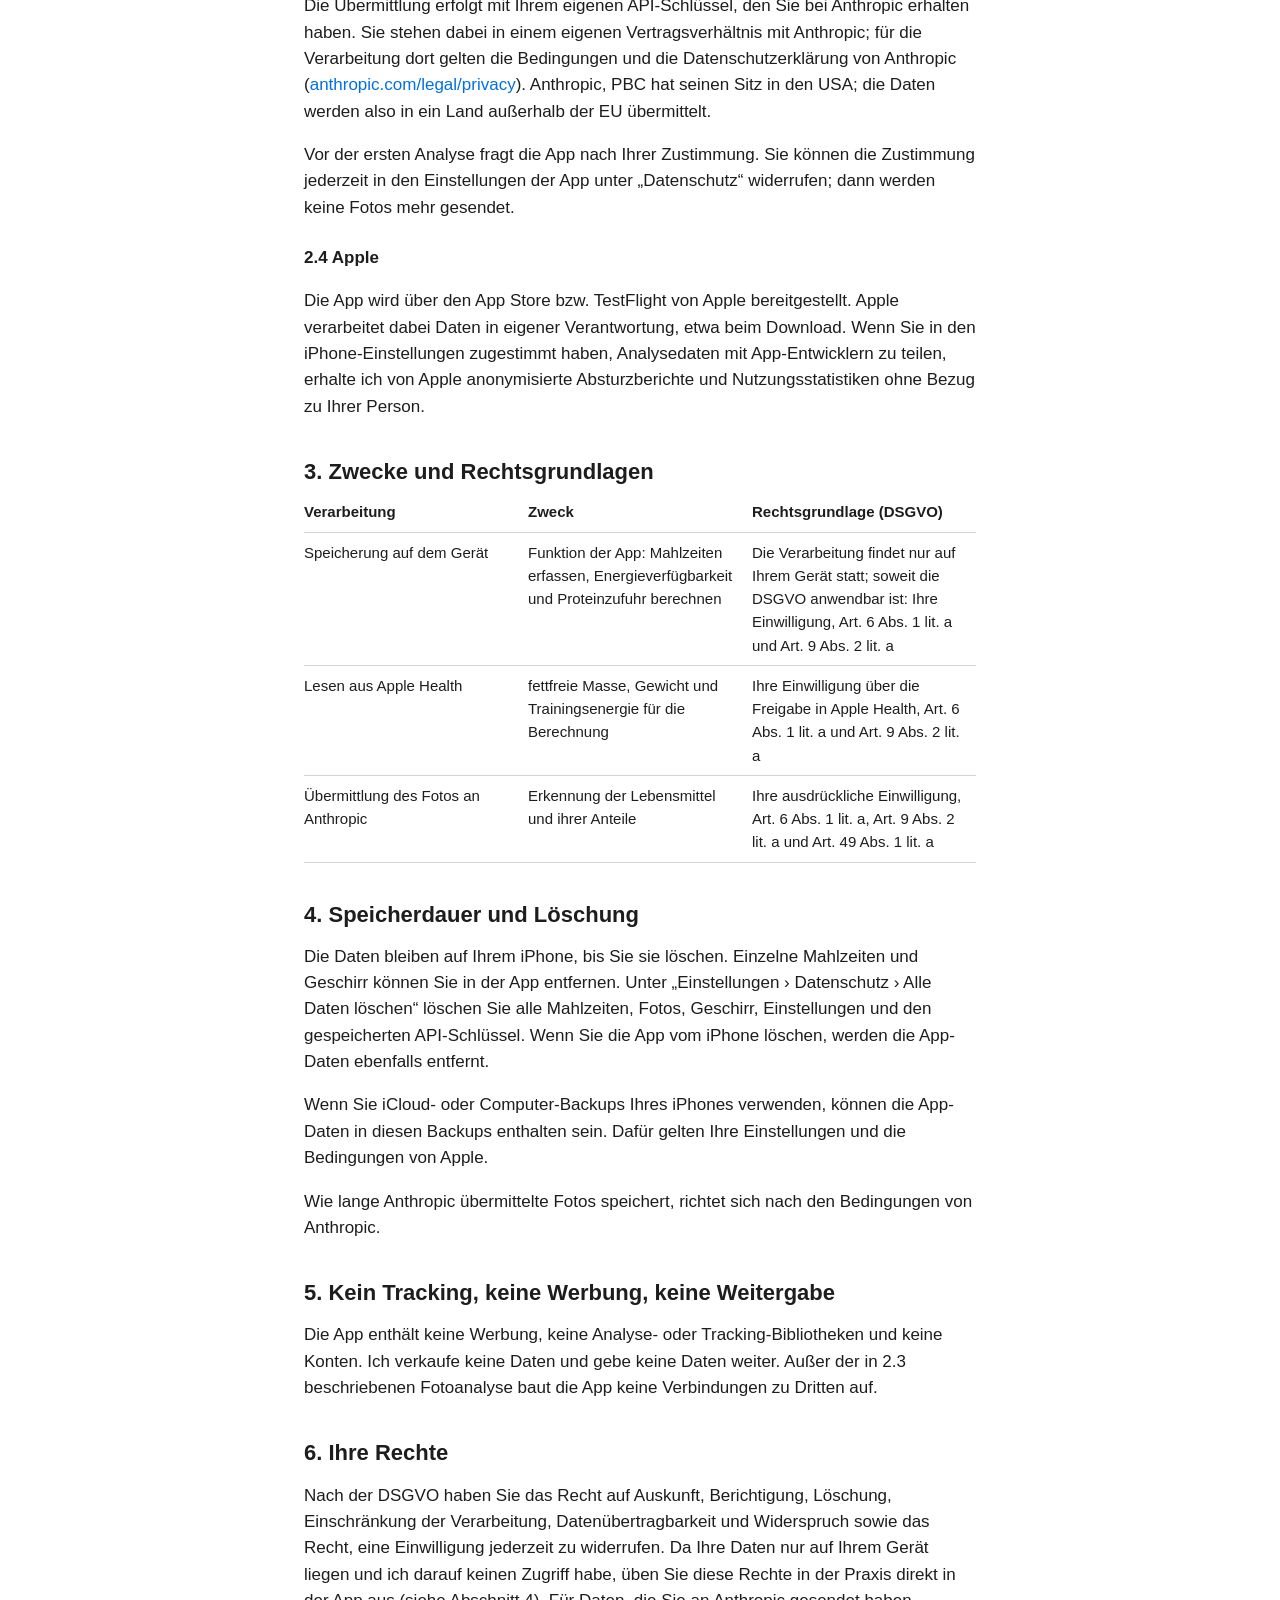
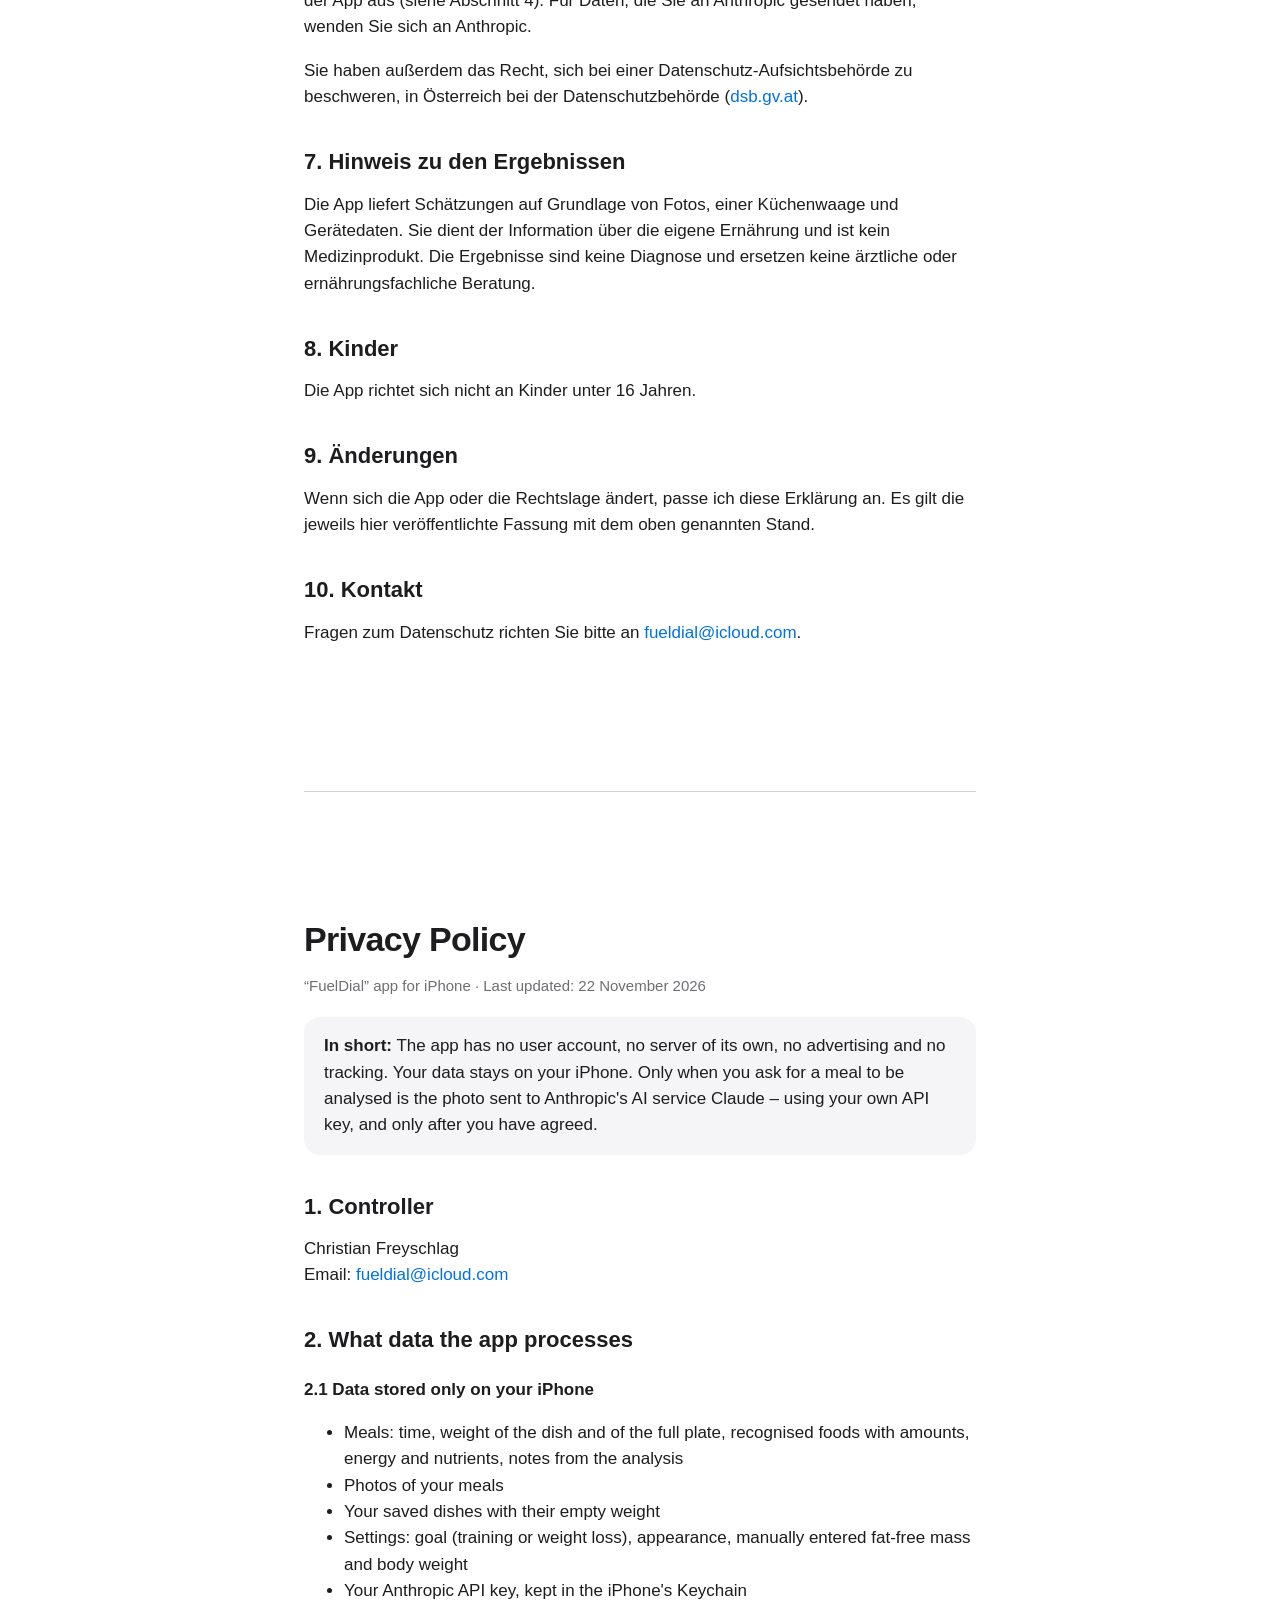
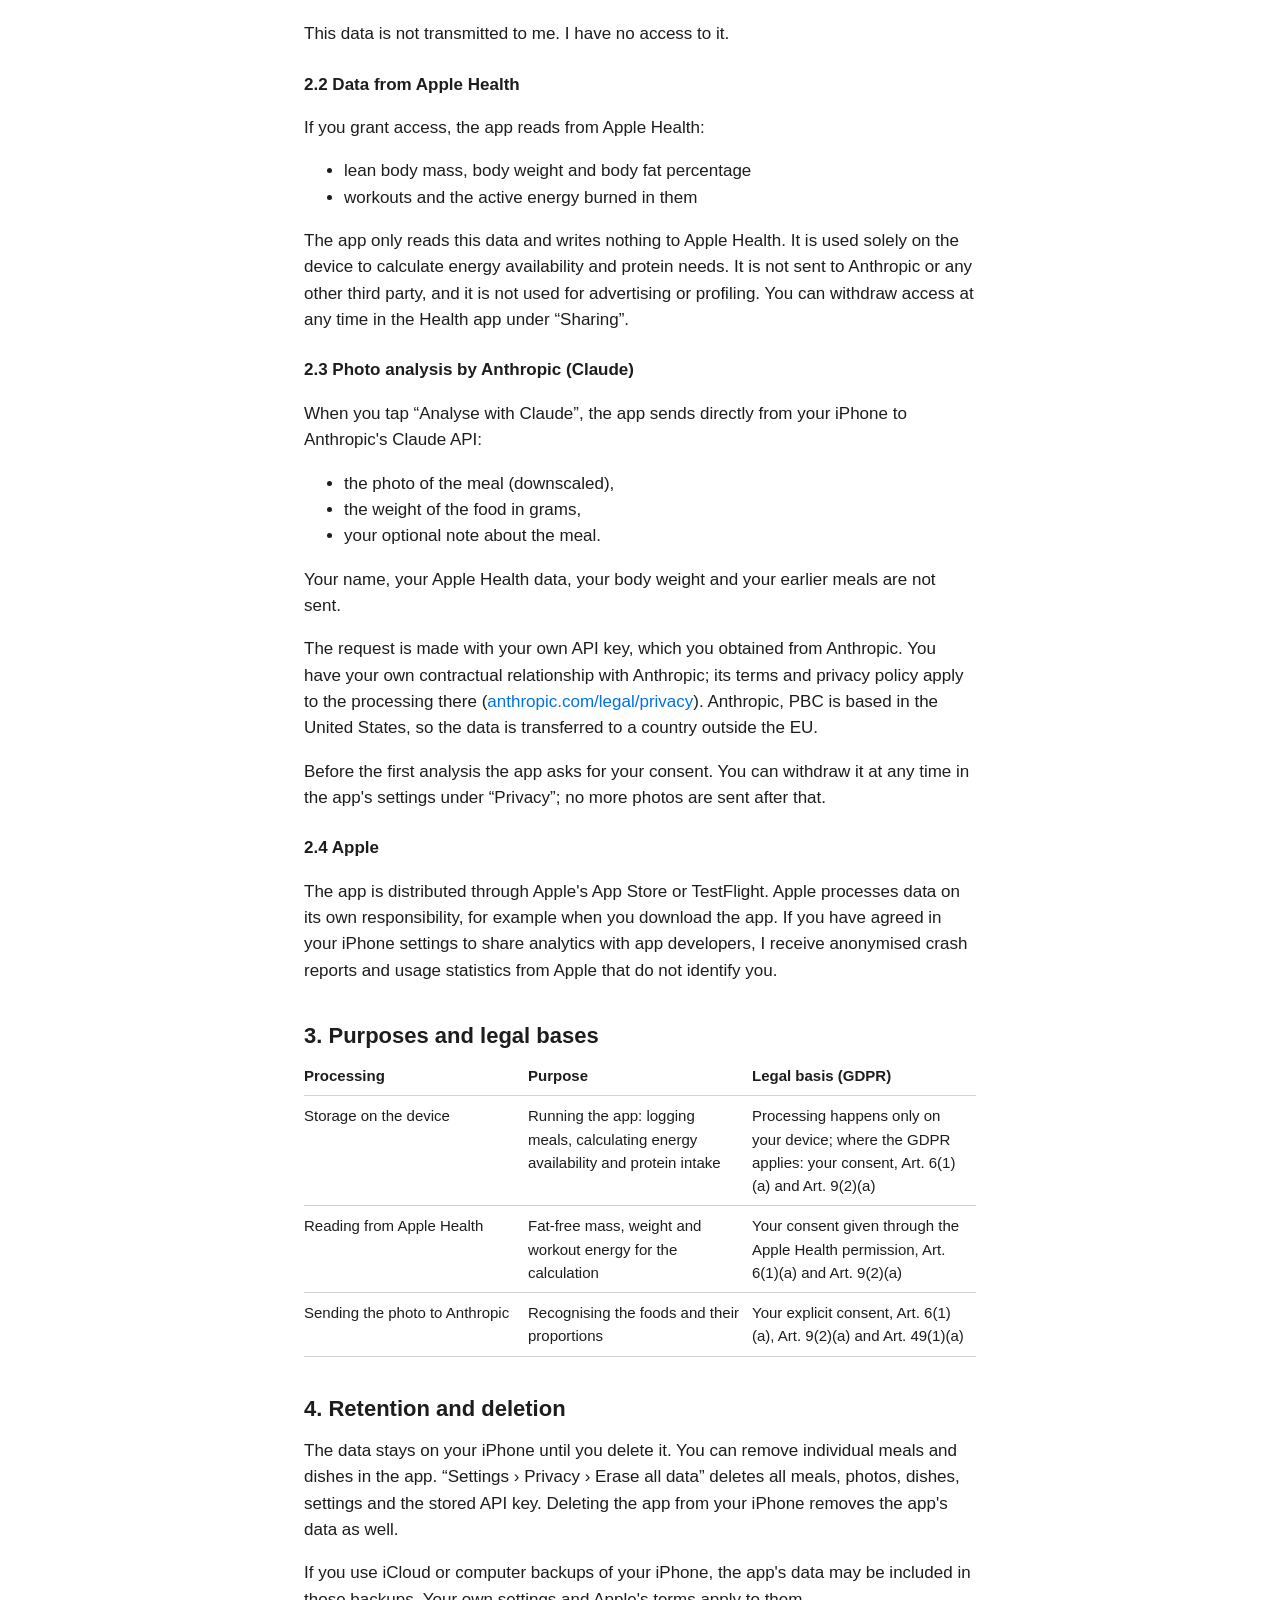
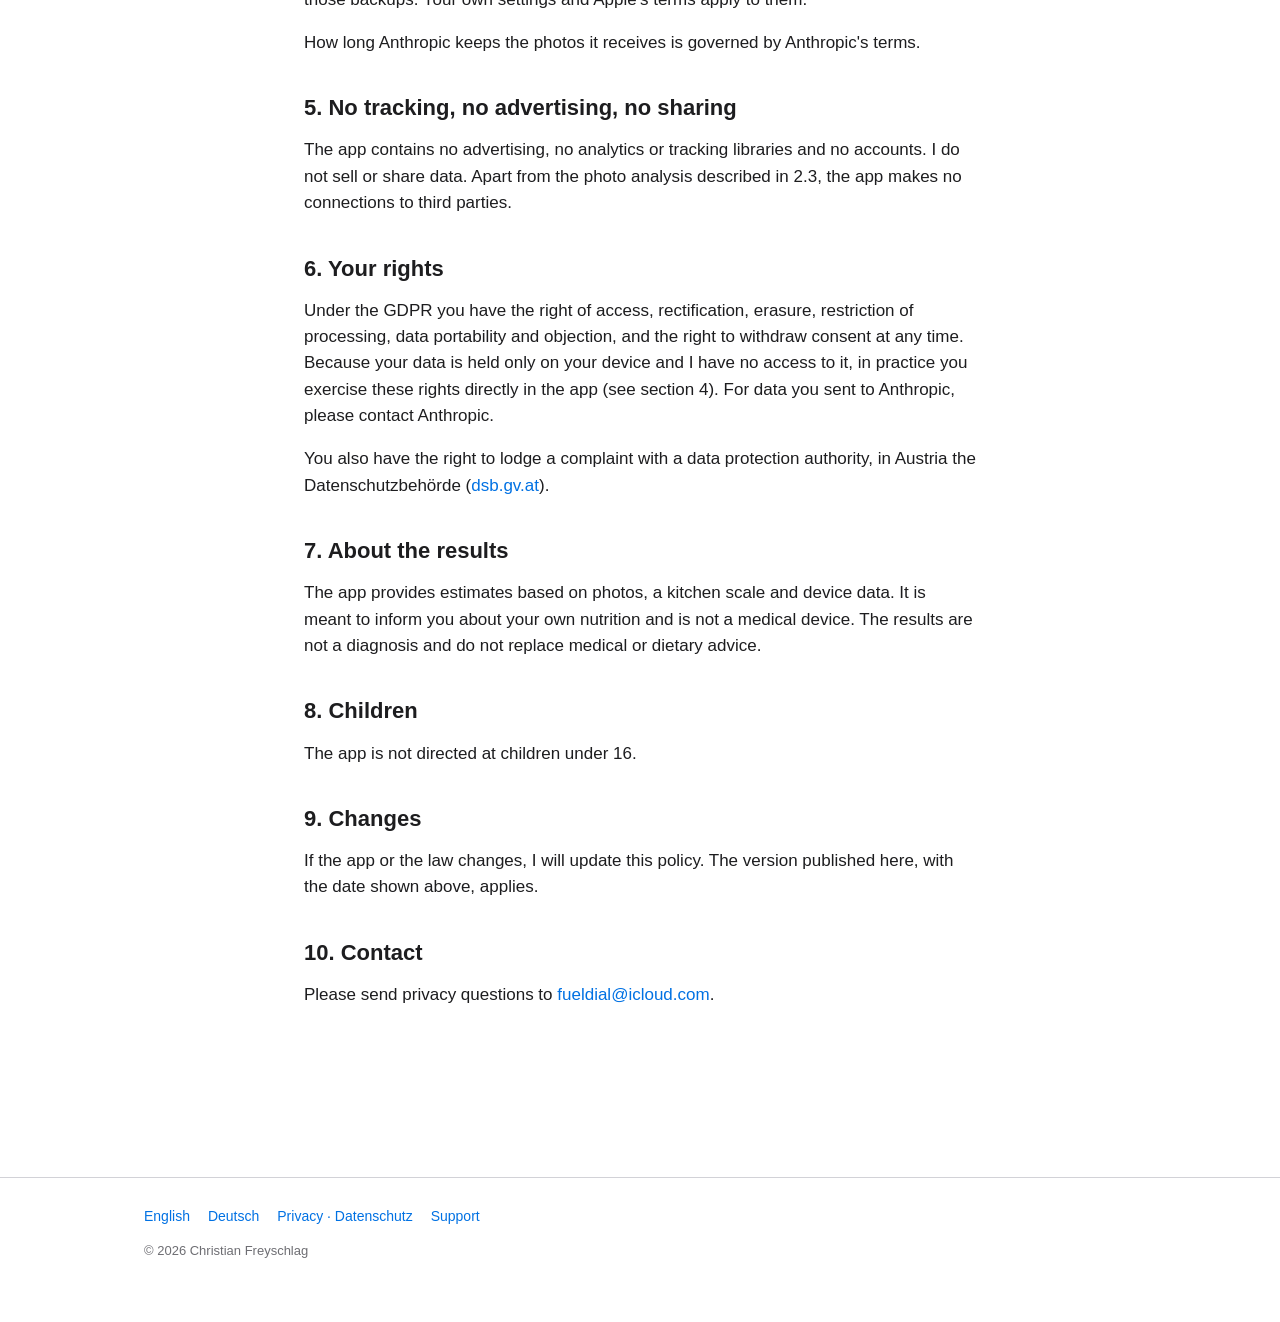
==== commit 66e002ae: "Add files via upload" ====
--- a/privacy.html
+++ b/privacy.html
@@ -64,7 +64,7 @@
 </p>
 
 <h3>2.3 Fotoanalyse durch Anthropic (Claude)</h3>
-<p>Wenn Sie auf „Analyse“ tippen, sendet die App direkt von Ihrem iPhone an die Claude-API von Anthropic:</p>
+<p>Wenn Sie auf „Mit Claude analysieren“ tippen, sendet die App direkt von Ihrem iPhone an die Claude-API von Anthropic:</p>
 <ul>
 <li>das Foto der Mahlzeit (verkleinert),</li>
 <li>das Gewicht der Speise in Gramm,</li>
@@ -81,7 +81,7 @@
 </p>
 <p>
 Vor der ersten Analyse fragt die App nach Ihrer Zustimmung. Sie können die Zustimmung jederzeit in den
-Einstellungen der App unter „Privacy“ widerrufen; dann werden keine Fotos mehr gesendet.
+Einstellungen der App unter „Datenschutz“ widerrufen; dann werden keine Fotos mehr gesendet.
 </p>
 
 <h3>2.4 Apple</h3>
@@ -103,7 +103,7 @@
 <h2>4. Speicherdauer und Löschung</h2>
 <p>
 Die Daten bleiben auf Ihrem iPhone, bis Sie sie löschen. Einzelne Mahlzeiten und Geschirr können Sie in der App
-entfernen. Unter „Settings › Privacy › Erase all data“ löschen Sie alle Mahlzeiten, Fotos, Geschirr,
+entfernen. Unter „Einstellungen › Datenschutz › Alle Daten löschen“ löschen Sie alle Mahlzeiten, Fotos, Geschirr,
 Einstellungen und den gespeicherten API-Schlüssel. Wenn Sie die App vom iPhone löschen, werden die App-Daten
 ebenfalls entfernt.
 </p>
@@ -195,7 +195,7 @@
 </p>
 
 <h3>2.3 Photo analysis by Anthropic (Claude)</h3>
-<p>When you tap “Analyse”, the app sends directly from your iPhone to Anthropic's Claude API:</p>
+<p>When you tap “Analyse with Claude”, the app sends directly from your iPhone to Anthropic's Claude API:</p>
 <ul>
 <li>the photo of the meal (downscaled),</li>
 <li>the weight of the food in grams,</li>
